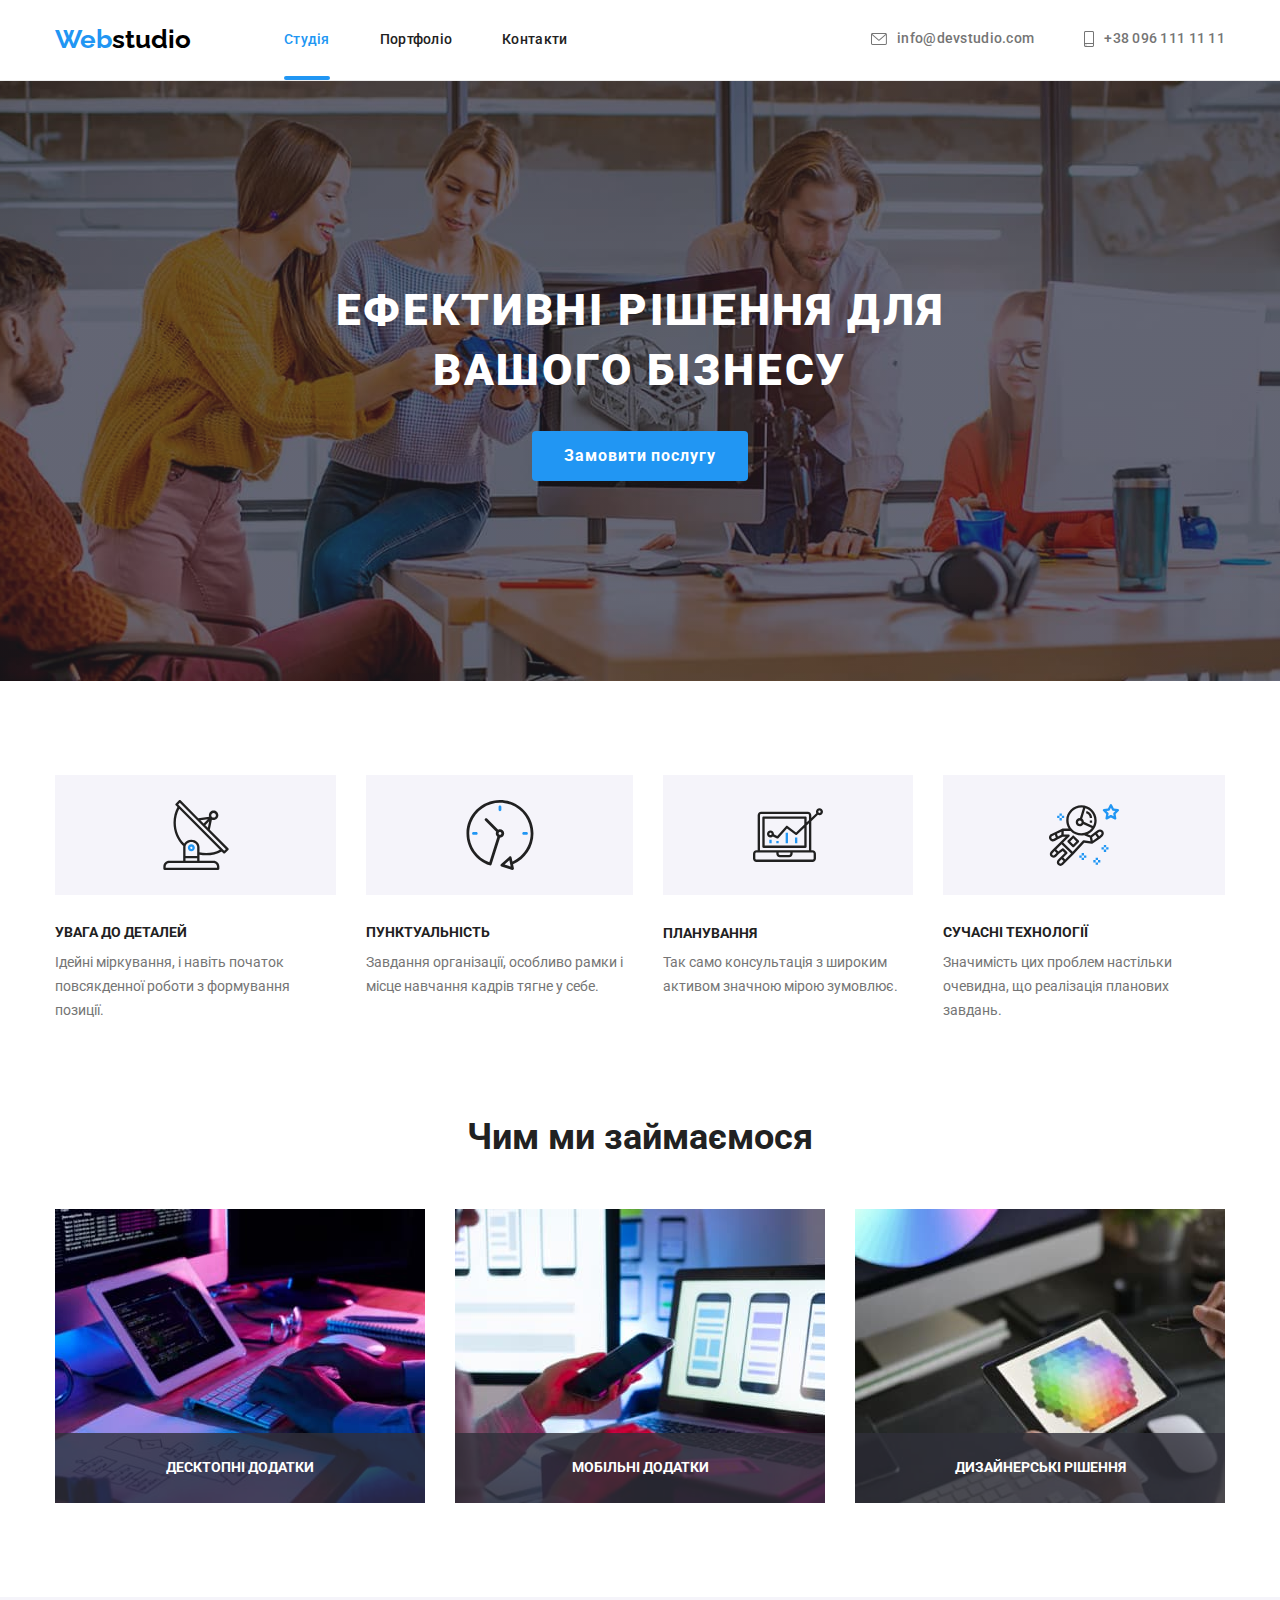
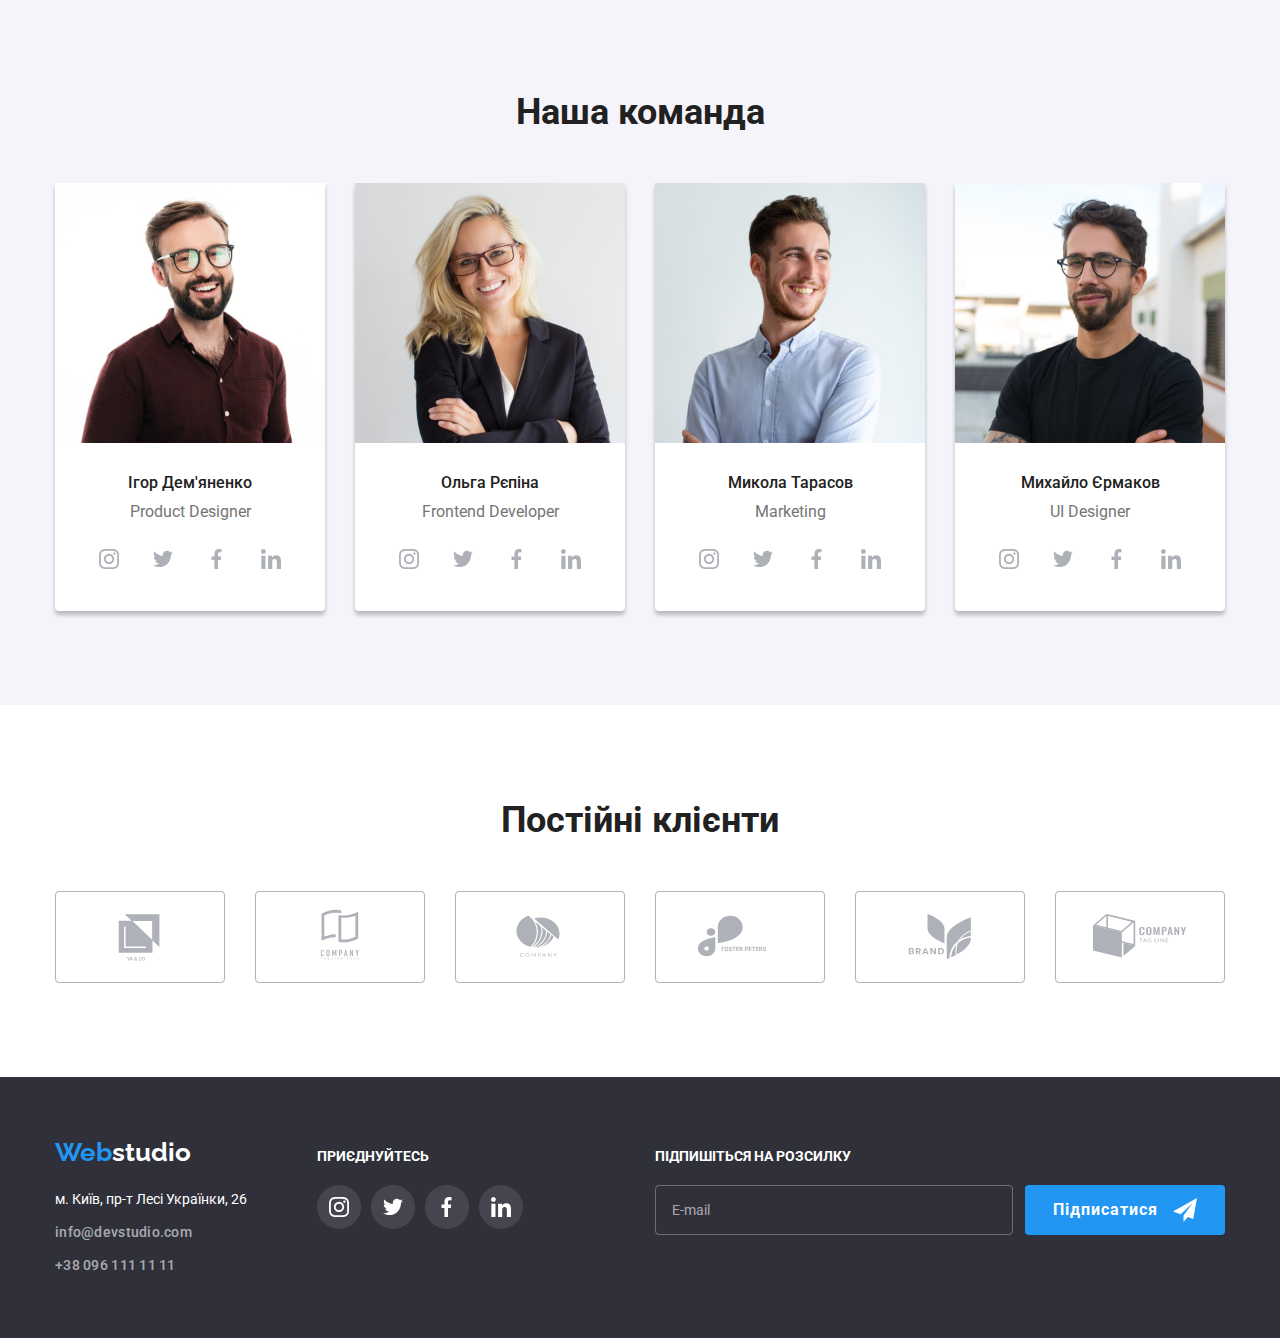
==== index.html @ e425eb53 "Adds initial file" ====
<!DOCTYPE html>
<html lang="uk">
  <head>
    <meta charset="UTF-8" />
    <meta http-equiv="X-UA-Compatible" content="IE=edge" />
    <meta name="viewport" content="width=device-width, initial-scale=1.0" />
    <title>Студія</title>
    <link
      rel="stylesheet"
      href="https://cdn.jsdelivr.net/npm/modern-normalize@1.1.0/modern-normalize.min.css"
    />
    <link rel="preconnect" href="https://fonts.googleapis.com" />
    <link rel="preconnect" href="https://fonts.gstatic.com" crossorigin />
    <link
      href="https://fonts.googleapis.com/css2?family=Raleway:wght@700&family=Roboto:wght@400;500;700;900&display=swap"
      rel="stylesheet"
    />
    <link rel="stylesheet" href="./css/styles.css" />
  </head>
  <body>
    <!--Верхня лінія-->
    <header class="top-line">
      <div class="container top-line-container">
        <!--Логотип-->
        <a class="page-logo link" href="./index.html"
          ><span class="accent">Web</span>studio</a
        >
        <!--Навігація-->
        <nav class="page-nav">
          <ul class="menu list">
            <li class="nav-item">
              <a class="menu-link link current" href="./index.html">Студія</a>
            </li>
            <li class="nav-item">
              <a class="menu-link link" href="./portfolio.html">Портфоліо</a>
            </li>
            <li class="nav-item">
              <a class="menu-link link" href="#">Контакти</a>
            </li>
          </ul>
        </nav>
        <!--Контакти-->
        <ul class="contact-menu list">
          <li class="nav-item contact-list">
            <a class="mail link-icon link" href="mailto:info@devstudio.com"
              ><svg
                lang="en"
                aria-label="mail icon"
                class="contact-icon"
                width="16"
                height="12"
              >
                <use href="./images/icons.svg#icon-mail"></use>
              </svg>
              info@devstudio.com</a
            >
          </li>
          <li class="nav-item contact-list">
            <a class="contact-number link-icon link" href="tel:+380961111111"
              ><svg
                lang="en"
                aria-label="smartphone icon"
                class="contact-icon"
                width="10"
                height="16"
              >
                <use href="./images/icons.svg#icon-smartphone"></use>
              </svg>
              +38 096 111 11 11</a
            >
          </li>
        </ul>
      </div>
    </header>
    <!--Основний контент-->
    <main>
      <!--Герой-->
      <section class="main-hero">
        <div class="container main-hero-container">
          <h1 class="main-title">Ефективні рішення для вашого бізнесу</h1>
          <button class="modal-open-btn" type="button" data-modal-open>
            Замовити послугу
          </button>
        </div>
      </section>
      <!--Особливості-->
      <section class="feature-section section">
        <div class="container feature-container">
          <h2 class="visually-hidden">Наші особливості</h2>
          <ul class="list feature-list">
            <li class="feature-item icon-antenna">
              <div class="feature-icon">
                <svg
                  aria-label="іконка-логотип"
                  class="logo-img"
                  width="70"
                  height="70"
                >
                  <use href="./images/icons.svg#icon-antenna"></use>
                </svg>
              </div>
              <h3 class="feature-title subtitle">УВАГА ДО ДЕТАЛЕЙ</h3>
              <p class="feature-text">
                Ідейні міркування, і навіть початок повсякденної роботи з
                формування позиції.
              </p>
            </li>

            <li class="feature-item icon-clock">
              <div class="feature-icon">
                <svg
                  aria-label="іконка-логотип"
                  class="logo-img"
                  width="70"
                  height="70"
                >
                  <use href="./images/icons.svg#icon-clock"></use>
                </svg>
              </div>
              <h3 class="feature-title subtitle">ПУНКТУАЛЬНІСТЬ</h3>
              <p class="feature-text">
                Завдання організації, особливо рамки і місце навчання кадрів
                тягне у себе.
              </p>
            </li>

            <li class="feature-item icon-diagram">
              <div class="feature-icon">
                <svg
                  aria-label="іконка-логотип"
                  class="logo-img"
                  width="70"
                  height="70"
                >
                  <use href="./images/icons.svg#icon-diagram"></use>
                </svg>
              </div>
              <h3 class="feature-title subtitile">ПЛАНУВАННЯ</h3>
              <p class="feature-text">
                Так само консультація з широким активом значною мірою зумовлює.
              </p>
            </li>

            <li class="feature-item icon-astronaut">
              <div class="feature-icon">
                <svg
                  aria-label="іконка-логотип"
                  class="logo-img"
                  width="70"
                  height="70"
                >
                  <use href="./images/icons.svg#icon-astronaut"></use>
                </svg>
              </div>
              <h3 class="feature-title subtitle">СУЧАСНІ ТЕХНОЛОГІЇ</h3>
              <p class="feature-text">
                Значимість цих проблем настільки очевидна, що реалізація
                планових завдань.
              </p>
            </li>
          </ul>
        </div>
      </section>
      <!--Чим ми займаємося-->
      <section class="work-section section">
        <div class="container">
          <h2 class="title-section title">Чим ми займаємося</h2>
          <ul class="list work-list">
            <li class="work-card">
              <img
                src="./images/picture_1.jpg"
                alt="кодування за допомогою планшета і комп'ютера"
                width="370"
                height="295"
              />
              <div class="overlay subtitle">
                <p class="overlay-title">Десктопні додатки</p>
              </div>
            </li>
            <li class="work-card">
              <img
                src="./images/picture_2.jpg"
                alt="розробка мобільних додатків на ноутбуці "
                width="370"
                height="295"
              />
              <div class="overlay subtitle">
                <p class="overlay-title">Мобільні додатки</p>
              </div>
            </li>
            <li class="work-card">
              <img
                src="./images/picture_3.jpg"
                alt="спектр кольорів на планшеті "
                width="370"
                height="295"
              />
              <div class="overlay subtitle">
                <p class="overlay-title">Дизайнерські рішення</p>
              </div>
            </li>
          </ul>
        </div>
      </section>
      <!--Наша команда-->
      <section class="team-section section">
        <div class="container">
          <h2 class="title-section title">Наша команда</h2>
          <ul class="list team-list">
            <li class="team-item">
              <img
                src="./images/igor_demianenko1.jpg"
                alt="фотографія Ігора Дем'яненка"
                width="270"
                height="260"
              />
              <div class="team-name">
                <h3 class="employee-title desc-card">Ігор Дем'яненко</h3>
                <p class="team-desc desc-card">Product Designer</p>
                <ul class="social-list list">
                  <li class="social-list-item">
                    <a href="" class="social-item-link link">
                      <svg
                        lang="en"
                        aria-label=" instagram icon"
                        class="social-list-icon"
                        width="20"
                        height="20"
                      >
                        <use href="./images/icons.svg#icon-instagram"></use>
                      </svg>
                    </a>
                  </li>
                  <li class="social-list-item">
                    <a href="" class="social-item-link">
                      <svg
                        lang="en"
                        aria-label=" twitter icon"
                        class="social-list-icon"
                        width="20"
                        height="20"
                      >
                        <use href="./images/icons.svg#icon-twitter"></use>
                      </svg>
                    </a>
                  </li>
                  <li class="social-list-item">
                    <a href="" class="social-item-link">
                      <svg
                        lang="en"
                        aria-label=" facebook icon"
                        class="social-list-icon"
                        width="20"
                        height="20"
                      >
                        <use href="./images/icons.svg#icon-facebook"></use>
                      </svg>
                    </a>
                  </li>
                  <li class="social-list-item">
                    <a href="" class="social-item-link">
                      <svg
                        lang="en"
                        aria-label="linkedin icon"
                        class="social-list-icon"
                        width="20"
                        height="20"
                      >
                        <use href="./images/icons.svg#icon-linkedin"></use>
                      </svg>
                    </a>
                  </li>
                </ul>
              </div>
            </li>
            <li class="team-item">
              <img
                src="./images/olga_repina1.jpg"
                alt="фотографія Ольги Рєпіни"
                width="270"
                height="260"
              />
              <div class="team-name">
                <h3 class="employee-title desc-card">Ольга Рєпіна</h3>
                <p class="team-desc desc-card">Frontend Developer</p>
                <ul class="social-list list">
                  <li>
                    <a href="" class="social-item-link link">
                      <svg
                        lang="en"
                        aria-label=" instagram icon"
                        class="social-list-icon"
                        width="20"
                        height="20"
                      >
                        <use href="./images/icons.svg#icon-instagram"></use>
                      </svg>
                    </a>
                  </li>
                  <li>
                    <a href="" class="social-item-link">
                      <svg
                        lang="en"
                        aria-label=" twitter icon"
                        class="social-list-icon"
                        width="20"
                        height="20"
                      >
                        <use href="./images/icons.svg#icon-twitter"></use>
                      </svg>
                    </a>
                  </li>
                  <li>
                    <a href="" class="social-item-link">
                      <svg
                        lang="en"
                        aria-label=" facebook icon"
                        class="social-list-icon"
                        width="20"
                        height="20"
                      >
                        <use href="./images/icons.svg#icon-facebook"></use>
                      </svg>
                    </a>
                  </li>
                  <li>
                    <a href="" class="social-item-link">
                      <svg
                        lang="en"
                        aria-label="linkedin icon"
                        class="social-list-icon"
                        width="20"
                        height="20"
                      >
                        <use href="./images/icons.svg#icon-linkedin"></use>
                      </svg>
                    </a>
                  </li>
                </ul>
              </div>
            </li>

            <li class="team-item">
              <img
                src="./images/mykola_tarasov1.jpg"
                alt="фотографія Миколи Тарасова"
                width="270"
                height="260"
              />
              <div class="team-name">
                <h3 class="employee-title desc-card">Микола Тарасов</h3>
                <p class="team-desc desc-card">Marketing</p>
                <ul class="social-list list">
                  <li>
                    <a href="" class="social-item-link link">
                      <svg
                        lang="en"
                        aria-label=" instagram icon"
                        class="social-list-icon"
                        width="20"
                        height="20"
                      >
                        <use href="./images/icons.svg#icon-instagram"></use>
                      </svg>
                    </a>
                  </li>
                  <li>
                    <a href="" class="social-item-link">
                      <svg
                        lang="en"
                        aria-label=" twitter icon"
                        class="social-list-icon"
                        width="20"
                        height="20"
                      >
                        <use href="./images/icons.svg#icon-twitter"></use>
                      </svg>
                    </a>
                  </li>
                  <li>
                    <a href="" class="social-item-link">
                      <svg
                        lang="en"
                        aria-label=" facebook icon"
                        class="social-list-icon"
                        width="20"
                        height="20"
                      >
                        <use href="./images/icons.svg#icon-facebook"></use>
                      </svg>
                    </a>
                  </li>
                  <li>
                    <a href="" class="social-item-link">
                      <svg
                        lang="en"
                        aria-label="linkedin icon"
                        class="social-list-icon"
                        width="20"
                        height="20"
                      >
                        <use href="./images/icons.svg#icon-linkedin"></use>
                      </svg>
                    </a>
                  </li>
                </ul>
              </div>
            </li>
            <li class="team-item">
              <img
                src="./images/mykhailo_yermakov1.jpg"
                alt="фотографія Михайла Єрмакова"
                width="270"
                height="260"
              />
              <div class="team-name">
                <h3 class="employee-title desc-card">Михайло Єрмаков</h3>
                <p class="team-desc desc-card">UI Designer</p>
                <ul class="social-list list">
                  <li>
                    <a href="" class="social-item-link link">
                      <svg
                        lang="en"
                        aria-label=" instagram icon"
                        class="social-list-icon"
                        width="20"
                        height="20"
                      >
                        <use href="./images/icons.svg#icon-instagram"></use>
                      </svg>
                    </a>
                  </li>
                  <li>
                    <a href="" class="social-item-link">
                      <svg
                        lang="en"
                        aria-label=" twitter icon"
                        class="social-list-icon"
                        width="20"
                        height="20"
                      >
                        <use href="./images/icons.svg#icon-twitter"></use>
                      </svg>
                    </a>
                  </li>
                  <li>
                    <a href="" class="social-item-link">
                      <svg
                        lang="en"
                        aria-label=" facebook icon"
                        class="social-list-icon"
                        width="20"
                        height="20"
                      >
                        <use href="./images/icons.svg#icon-facebook"></use>
                      </svg>
                    </a>
                  </li>
                  <li>
                    <a href="" class="social-item-link">
                      <svg
                        lang="en"
                        aria-label="linkedin icon"
                        class="social-list-icon"
                        width="20"
                        height="20"
                      >
                        <use href="./images/icons.svg#icon-linkedin"></use>
                      </svg>
                    </a>
                  </li>
                </ul>
              </div>
            </li>
          </ul>
        </div>
      </section>
      <!--Постійні клієнти-->
      <section class="section">
        <div class="container">
          <h2 class="title-section title">Постійні клієнти</h2>
          <ul class="list customer-list">
            <li class="customer-item-list">
              <a href="#" class="link customer-item-link">
                <svg
                  aria-label="логотип компанії"
                  width="106"
                  height="60"
                  class="customer-list-icon"
                >
                  <use href="./images/icons.svg#icon-yago"></use>
                </svg>
              </a>
            </li>
            <li class="customer-item-list">
              <a href="#" class="link customer-item-link">
                <svg
                  aria-label="логотип компанії"
                  width="106"
                  height="60"
                  class="customer-list-icon"
                >
                  <use
                    href="./images/icons.svg#icon-company-tagline-here"
                  ></use>
                </svg>
              </a>
            </li>
            <li class="customer-item-list">
              <a href="#" class="link customer-item-link">
                <svg
                  aria-label="логотип компанії"
                  width="106"
                  height="60"
                  class="customer-list-icon"
                >
                  <use href="./images/icons.svg#icon-company"></use>
                </svg>
              </a>
            </li>
            <li class="customer-item-list">
              <a href="#" class="link customer-item-link">
                <svg
                  aria-label="логотип компанії"
                  width="106"
                  height="60"
                  class="customer-list-icon"
                >
                  <use href="./images/icons.svg#icon-foster-peters"></use>
                </svg>
              </a>
            </li>
            <li class="customer-item-list">
              <a href="#" class="link customer-item-link">
                <svg
                  aria-label="логотип компанії"
                  width="106"
                  height="60"
                  class="customer-list-icon"
                >
                  <use href="./images/icons.svg#icon-brand"></use>
                </svg>
              </a>
            </li>
            <li class="customer-item-list">
              <a href="#" class="link customer-item-link">
                <svg
                  aria-label="логотип компанії"
                  width="106"
                  height="60"
                  class="customer-list-icon"
                >
                  <use href="./images/icons.svg#icon-company-tag-line"></use>
                </svg>
              </a>
            </li>
          </ul>
        </div>
      </section>
    </main>
    <!--Підвал-->
    <footer class="footer-page">
      <div class="container footer-page-container">
        <!--Перший блок-->
        <div class="footer-address-container">
          <!--Логотип-->
          <a class="logo-footer link" href="./index.html"
            ><span class="accent">Web</span>studio</a
          >
          <!--Адреса і контакти-->
          <address>
            <ul class="list address-list">
              <li class="address-item">
                <a
                  class="link map-address"
                  href="https://goo.gl/maps/CPtrU1FHBa2aNyZL9"
                  target="_blank"
                  rel="noopener noreferrer nofollow"
                  >м. Київ, пр-т Лесі Українки, 26</a
                >
              </li>
              <li class="address-item">
                <a class="mail footer link" href="mailto:info@devstudio.com"
                  >info@devstudio.com</a
                >
              </li>
              <li class="address-item">
                <a class="contact-number footer link" href="tel:+380961111111"
                  >+38 096 111 11 11</a
                >
              </li>
            </ul>
          </address>
        </div>
        <!--Другий блок-->
        <div class="footer-social-container">
          <p class="title-footer subtitle">Приєднуйтесь</p>
          <ul class="list footer-social-list">
            <li>
              <a href="#" class="link footer-social-link"
                ><svg
                  lang="en"
                  aria-label="instagram icon"
                  class="footer-social-icon"
                  width="20"
                  height="20"
                >
                  <use href="./images/icons.svg#icon-instagram"></use>
                </svg>
              </a>
            </li>
            <li>
              <a href="#" class="link footer-social-link"
                ><svg
                  lang="en"
                  aria-label="twitter icon"
                  class="footer-social-icon"
                  width="20"
                  height="20"
                >
                  <use href="./images/icons.svg#icon-twitter"></use>
                </svg>
              </a>
            </li>
            <li>
              <a href="#" class="link footer-social-link"
                ><svg
                  lang="en"
                  aria-label="facebook icon"
                  class="footer-social-icon"
                  width="20"
                  height="20"
                >
                  <use href="./images/icons.svg#icon-facebook"></use>
                </svg>
              </a>
            </li>
            <li>
              <a href="#" class="link footer-social-link"
                ><svg
                  lang="en"
                  aria-label="linkedin icon"
                  class="footer-social-icon"
                  width="20"
                  height="20"
                >
                  <use href="./images/icons.svg#icon-linkedin"></use>
                </svg>
              </a>
            </li>
          </ul>
        </div>
        <!--Третій блок-->
        <div class="footer-signup-container">
          <p class="title-footer subtitle">Підпишіться на розсилку</p>
          
            <form class="footer-modal-form">
              <input
                class="mail-input"
                type="email"
                name="email"
                placeholder="E-mail"
                required
              />
              <button type="submit" class="footer-signup-btn">
                <span btn-signup-title>Підписатися</span>
                <svg class="icon-close" width="24" height="24">
                  <use href="./images/icons.svg#icon-send"></use>
                </svg>
              </button>
          
          </form>
        </div>
      </div>
    </footer>
    <!--Модальне вікно-->
    <div class="backdrop is is-hidden" data-modal>
      <div class="modal">
        <button type="button" class="modal-close-btn" data-modal-close>
          <svg class="modal-close-icon" width="18" height="18">
            <use href="./images/icons.svg#icon-close"></use>
          </svg>
        </button>
        <!--Модальна форма-->
        <p class="modal-form-title">Залиште свої дані, ми вам передзвонимо</p>
        <form class="modal-form">
          <label class="modal-form-field">
            <span class="modal-form-field-desc">Ім'я</span>
            <span class="modal-form-input-wrapper">
              <input
              type="text"
              class="modal-form-input"
              pattern="[a-zA-Zа-яА-яіІїЇ]+"
              name="user_name"
              required
            />
            <svg class="modal-form-icon" >
              <use href="./images/icons.svg#icon-person"></use>
            </svg>

          </span>
            
          </label>
          <label class="modal-form-field">
            <span class="modal-form-field-desc">Телефон</span>
            <span class="modal-form-input-wrapper">
              <input
              type="tel"
              class="modal-form-input"
              pattern="[0-9]{3}-[0-9]{3}-[0-9]{2}-[0-9]{2}"
              title="xxx-xxx-xx-xx"
              name="user_phone"
              required
            />
            <svg class="modal-form-icon" >
              <use href="./images/icons.svg#icon-phone"></use>
            </svg>
          </span>
           

          </label>
          <label class="modal-form-field">
            <span class="modal-form-field-desc">Пошта</span>
            <span class="modal-form-input-wrapper">
              <input
              type="email"
              class="modal-form-input"
              name="user_email"
              required
            />
            <svg class="modal-form-icon" >
              <use href="./images/icons.svg#icon-email"></use>
            </svg>
          </span>
            

          </label>
          <label class="modal-form-field">
            <span  class="modal-form-field-desc">Коментар</span>
            <textarea
              class="modal-form-message"
              name="user_message"
              placeholder="Введіть текст"
            ></textarea>
          </label>

          <label class="modal-form-check-field">
            <input
              type="checkbox"
              class="modal-form-check"
              name="user_policy"
              required
            />
            <svg class="modal-form-checkbox" width="16" height="15">
              <use class="modal-form-checkbox-icon" href="./images/icons.svg#icon-check"></use>
            </svg>
            <span class="modal-form-check-policy">Погоджуюся з розсилкою та приймаю</span> &nbsp<a class="modal-link-policy" href="">Умови договору</a>
          </label>
          <button type="submit" class="modal-form-submit">Відправити</button>
        </form>
      </div>
    </div>
    <script src="./js/modal.js"></script>
  </body>
</html>
---- css/styles.css ----
:root {
  --primary-font: "Roboto", sans-serif;
  --secondary-font: "Raleway", sans-serif;
  --primary-text--color-theme-light: #212121;
  --secondary-text-color-theme-light: #757575;
  --main-text-color-theme-dark: #ffffff;
  --accent-color: rgb(33, 150, 243);
  --primary-background-color: #ffffff;
  --secondary-background-color: #f5f4fa;
  --accent-background-color: #2f303a;
  --light-logo-color: #ffffff;
  --dark-logo-color: #000000;
  --transition-dur-and-func: 250ms cubic-bezier(0.4, 0, 0.2, 1);
}
/* ============Скидання функцій по дефолту===========  */

.link {
  text-decoration: none;
}

.list {
  list-style: none;
}
.visually-hidden {
  position: absolute;
  white-space: nowrap;
  width: 1px;
  height: 1px;
  overflow: hidden;
  border: 0;
  padding: 0;
  clip: rect(0 0 0 0);
  clip-path: inset(50%);
  margin: -1px;
}
.menu-link {
  color: inherit;
}
.feature-title,
.title-footer {
  font-size: inherit;
}
img {
  display: block;
  max-width: 100%;
  height: auto;
}

button {
  cursor: pointer;
}

body {
  font-family: var(--primary-font);
  font-style: normal;
  font-size: 14px;
  letter-spacing: 0.03;
  background-color: var(--primary-background-color);
  color: var(--primary-text--color-theme-light);
}
h1,
h2,
h3,
p {
  margin-top: 0;
  margin-bottom: 0;
}
ul,
ol {
  margin-top: 0;
  margin-bottom: 0;
  padding-left: 0;
}

.section {
  padding-top: 94px;
  padding-bottom: 94px;
}
.container {
  width: 1200px;
  margin-left: auto;
  margin-right: auto;
  padding-left: 15px;
  padding-right: 15px;
}
.title-section {
  font-weight: 700;
  font-size: 36px;
  line-height: 1.17;
  margin-bottom: 50px;
}
.title {
  display: flex;
  justify-content: center;
}
.subtitle {
  font-weight: 700;
  line-height: 1.14;
  text-transform: uppercase;
}
/* ======================ВЕРХНЯ ЛІНІЯ=================== */
.top-line {
  border-bottom: 1px solid #ececec;
  padding-top: 24px;
  padding-bottom: 25px;
}
.top-line-container {
  display: flex;
  align-items: center;
}
/* ====================Логотип========================= */
.page-logo {
  font-family: var(--secondary-font);
  font-weight: 700;
  font-size: 26px;
  line-height: 1.19;
  color: var(--dark-logo-color);
  margin-right: 93px;
}
.accent {
  color: var(--accent-color);
}

/* ====================/Логотип========================= */

/* =======================Навігація====================== */

.page-nav {
  display: flex;
}
.menu {
  column-gap: 50px;
}

.menu,
.contact-menu {
  display: flex;
}

/* =======================/Навігація====================== */

/* =================Посилання===================== */
.menu-link {
  font-weight: 500;
  line-height: 1.14;
  letter-spacing: 0.02em;
  position: relative;
  padding-bottom: 32px;
  transition: color var(--transition-dur-and-func);
}
.menu-link:hover,
.menu-link:focus {
  color: var(--accent-color);
}

.menu-link.current::after {
  content: "";
  position: absolute;
  left: 0;
  bottom: 0;

  display: block;
  width: 100%;
  height: 4px;
  margin-bottom: -1px;
  border-radius: 2px;
  background-color: var(--accent-color);
}

.contact-menu {
  margin-left: auto;
}

.menu .link.current {
  color: var(--accent-color);
}
/* =================/Посилання===================== */

/* =================Контакти================== */
.mail {
  font-weight: 500;
  line-height: 1.14;
  letter-spacing: 0.02em;
  color: var(--secondary-text-color-theme-light);
  margin-right: 50px;
  transition: color var(--transition-dur-and-func);
}

.contact-number {
  font-weight: 500;
  line-height: 1.14;
  letter-spacing: 0.02em;
  color: var(--secondary-text-color-theme-light);
  transition: color var(--transition-dur-and-func);
}

.mail:hover,
.mail:focus {
  color: var(--accent-color);
}
.contact-list {
  display: flex;
  align-items: center;
}
.link-icon {
  display: flex;
  align-items: center;
  padding-top: 1px;
  padding-bottom: 1px;
}
.contact-icon {
  fill: currentColor;
  margin-right: 10px;
}

.link-icon:hover .contact-icon,
.link-icon:focus .contact-icon {
  fill: var(--accent-color);
}
.contact-number:hover,
.contact-number:focus {
  color: var(--accent-color);
}
/* =================/Контакти================== */

/* ======================/ВЕРХНЯ ЛІНІЯ=================== */

/* =====================ОСНОВНИЙ КОНТЕНТ======================== */

/*=================== Герой===================== */
.main-hero-container {
  text-align: center;
}

.main-hero {
  padding-top: 200px;
  padding-bottom: 200px;
  max-width: 1600px;
  margin-left: auto;
  margin-right: auto;
  background-color: #c4c4c4;
  background-image: linear-gradient(
      rgba(47, 48, 58, 0.4),
      rgba(47, 48, 58, 0.4)
    ),
    url("../images/hero-img.jpg");
  background-repeat: no-repeat;
  background-size: cover;
  background-position: center;
}
.main-title {
  font-weight: 900;
  font-size: 44px;
  line-height: 1.36;
  letter-spacing: 0.06em;
  text-transform: uppercase;
  color: var(--main-text-color-theme-dark);

  width: 696px;

  margin-left: auto;
  margin-right: auto;
  margin-bottom: 30px;
}
/*=================== /Герой===================== */

/* ================Кнопки===================== */

.modal-open-btn {
  display: inline-block;
  font-weight: 700;
  font-size: 16px;
  line-height: 1.88;
  letter-spacing: 0.06em;
  color: var(--main-text-color-theme-dark);
  background-color: var(--accent-color);

  padding-top: 10px;
  padding-right: 32px;
  padding-bottom: 10px;
  padding-left: 32px;
  border: transparent;
  border-radius: 4px;
  margin-left: auto;
  margin-right: auto;
  transition: background-color var(--transition-dur-and-func),
    box-shadov var(--transition-dur-and-func);
}

.modal-open-btn:hover,
.modal-open-btn:focus {
  background-color: #188ce8;
  box-shadow: 0px 4px 4px rgba(0, 0, 0, 0.15);
}
.nav-filter-btn {
  font-weight: 500;
  font-size: 16px;
  line-height: 1.62;
  border-radius: 4px;
  border: transparent;
  padding-top: 6px;
  padding-right: 22px;
  padding-bottom: 6px;
  padding-left: 22px;
  transition: color var(--transition-dur-and-func),
    background-color var(--transition-dur-and-func),
    box-shadow var(--transition-dur-and-func);
}
.nav-filter-btn:hover,
.nav-filter-btn:focus {
  color: var(--main-text-color-theme-dark);
  background-color: var(--accent-color);
  box-shadow: 0px 3px 1px rgba(0, 0, 0, 0.1), 0px 1px 2px rgba(0, 0, 0, 0.08),
    0px 2px 2px rgba(0, 0, 0, 0.12);
}
/* ==========================/Кнопки===================== */

/*======================== Особливості====================*/

.feature-container {
  display: flex;
}
.feature-list {
  display: flex;
  gap: 30px;
  padding: 0;
}
.feature-item {
  flex-basis: calc((100%-90) / 4);
}
.feature-icon {
  display: flex;
  justify-content: center;
  align-items: center;
  height: 120px;
  margin-bottom: 30px;
  background-color: var(--secondary-background-color);
}

.feature-title {
  margin-bottom: 10px;
}

.feature-text {
  line-height: 1.71;
  color: var(--secondary-text-color-theme-light);
}
/*======================== /Особливості====================*/

/* ==========Чим ми займаємось======== */

.work-section {
  padding-top: 0;
}
.work-list {
  display: flex;
  flex-wrap: wrap;
  column-gap: 30px;
}
.work-card {
  position: relative;
}
.overlay {
  position: absolute;
  left: 0;
  bottom: 0;
  color: #ffffff;
  width: 100%;
  height: 70px;
  background-color: rgba(47, 48, 58, 0.8);
}
.overlay-title {
  position: absolute;
  left: 50%;
  top: 50%;
  transform: translate(-50%, -50%);
}
/* ===============/Чим ми займаємось======== */

/*============= Наша команда============ */
.team-section {
  background-color: var(--secondary-background-color);
}
.team-list {
  display: flex;
  gap: 30px;
}

.team-item {
  flex-basis: calc((100% - 90px) / 4);
  background-color: var(--primary-background-color);
  border-radius: 0px 0px 4px 4px;
  box-shadow: 0px 4px 4px 0px rgba(0, 0, 0, 0.25);
}
.team-name {
  padding-top: 30px;
  padding-bottom: 30px;
}

.employee-title {
  font-weight: 500;
  font-size: 16px;
  line-height: 1.19;
  margin-bottom: 10px;
}
.team-desc {
  font-size: 16px;
  line-height: 1.19;
  color: var(--secondary-text-color-theme-light);
  margin-bottom: 16px;
}
.desc-card {
  text-align: center;
}
/* Посилання на соц мережі */
.social-list {
  display: flex;
  justify-content: center;
  column-gap: 10px;
}
.social-item-link {
  display: flex;
  align-items: center;
  justify-content: center;
  width: 44px;
  height: 44px;
  border-radius: 50%;
  transition: background-color var(--transition-dur-and-func);
}
.social-list-icon {
  fill: #afb1b8;
  transition: fill var(--transition-dur-and-func);
}
.social-item-link:hover,
.social-item-link:focus {
  background-color: var(--accent-color);
}
.social-item-link:hover .social-list-icon,
.social-item-link:focus .social-list-icon {
  fill: #ffffff;
}
/*====================== /Наша команда=============== */

/* =================Постійні клієнти================= */
.customer-list {
  display: flex;
  justify-content: center;
  column-gap: 30px;
}

.customer-item-link {
  display: flex;
  align-items: center;
  justify-content: center;
  width: 170px;
  height: 92px;
  border: 1px solid #afb1b8;
  border-radius: 4px;
  transition: border var(--transition-dur-and-func);
}
.customer-list-icon {
  fill: #afb1b8;
  transition: fill var(--transition-dur-and-func);
}
.customer-item-link:hover,
.customer-item-link:focus {
  border: 1px solid var(--accent-color);
}
.customer-item-link:hover .customer-list-icon,
.customer-item-link:focus .customer-list-icon {
  fill: var(--accent-color);
}
/* =================/Постійні клієнти================= */

/* =====================/ОСНОВНИЙ КОНТЕНТ======================== */

/* =====================ПІДВАЛ======================= */
.footer-page {
  padding-top: 60px;
  padding-bottom: 60px;
  background-color: var(--accent-background-color);
}
.footer-page-container {
  display: flex;
  justify-content: space-between;
  align-items: baseline;
}
/* ===============Перший блок==================== */

/*================ Логотип футера================= */
.footer-address-container {
  display: flex;
  flex-direction: column;
  margin-right: 70px;
}

.logo-footer {
  font-family: var(--secondary-font);
  font-weight: 700;
  font-size: 26px;
  line-height: 1.19;
  color: var(--light-logo-color);
  margin-bottom: 20px;
}
/*================/ Логотип футера================= */

/* ===============Адреса====================== */

.address-item:not(:last-child) {
  margin-bottom: 9px;
}
.map-address {
  font-style: normal;
  line-height: 1.71;
  color: var(--main-text-color-theme-dark);
}
/* ===============/Адреса====================== */

/* ===============Стилізація посилань==================== */
.footer {
  font-style: normal;
  line-height: 1.71;
  color: rgba(255, 255, 255, 0.6);
}
/* ===============/Стилізація посилань==================== */
/* ========================/Перший блок====================== */

/* ===================Другий блок========================= */
.footer-social-container {
  width: 206px;
}
.title-footer {
  margin-bottom: 20px;
  color: #ffffff;
}
.footer-social-list {
  display: flex;
  justify-content: center;
  column-gap: 10px;
}
.footer-social-link {
  display: flex;
  justify-content: center;
  align-items: center;
  width: 44px;
  height: 44px;
  border-radius: 50%;
  background-color: rgba(255, 255, 255, 0.1);
  transition: background-color var(--transition-dur-and-func);
}

.footer-social-icon {
  fill: #ffffff;
}
.footer-social-link:hover,
.footer-social-link:focus {
  background-color: var(--accent-color);
}
/* =====================/Другий блок============================== */

/*========================= Третій блок=================== */
.footer-signup-container{
  
  width: 570px;
  margin-left: auto;
  
}
.mail-input{
  width: 358px;
  height: 50px;
  border: 1px solid rgba(255, 255, 255, 0.3);
  border-radius: 4px;
  padding: 15px 16px;
  color: var(--main-text-color-theme-dark);
  background-color: transparent;
}

.mail-input::placeholder{
  color:rgba(255, 255, 255, 0.6);
}

.footer-signup-btn{
  display: flex;
  justify-content: space-between;
  align-items: center;
  width:200px;
  font-weight: 700;
  font-size: 16px;
  line-height: 1.88;
  letter-spacing: 0.06em;
  color: var(--main-text-color-theme-dark);
  background-color: var(--accent-color);
  padding: 10px 28px;
  
  border: transparent;
  border-radius: 4px;
  margin-left: 12px;
  
  transition: background-color var(--transition-dur-and-func),
    box-shadov var(--transition-dur-and-func);
  
}
.footer-modal-form{
  display:flex;
}

/*=========================/ Третій блок=================== */

/* =====================/ПІДВАЛ======================= */

/* ======================ПОРТФОЛІО ПРОЄКТ================== */

/* =================Навігаційні кнопки============== */
.nav-btn-container{
  display: flex;
  justify-content: center;
  gap: 8px;
  margin-bottom: 50px;
}
/* =================/Навігаційні кнопки============== */

/* =============Список проєктів==============  */
.project-title {
  font-weight: 700;
  font-size: 18px;
  line-height: 2;
  letter-spacing: 0.06em;
  margin-bottom: 4px;
  color: var(--primary-text--color-theme-light);
}
.project-desc {
  font-size: 16px;
  line-height: 1.88;
  color: var(--secondary-text-color-theme-light);
}
.project-list-container {
  display: flex;
  flex-wrap: wrap;
  gap: 30px;
}
.project-list {
  flex-basis: calc((100% - 60px) / 3);
}
.project-item-link {
  display: block;
  transition: box-shadow var(--transition-dur-and-func);
}
.project-item-link:hover,
.project-item-link:focus {
  box-shadow: 1px 4px 6px 0px rgba(0, 0, 0, 0.16),
    0px 4px 4px 0px rgba(0, 0, 0, 0.06), 0px 1px 1px 0px rgba(0, 0, 0, 0.12);
}
.project-card {
  border-top: 0;
  border-right: 1px solid #eeeeee;
  border-bottom: 1px solid #eeeeee;
  border-left: 1px solid #eeeeee;
  padding-top: 20px;
  padding-right: 24px;
  padding-bottom: 20px;
  padding-left: 24px;
}
.project-img-wrapper {
  position: relative;
  overflow: hidden;
}
.overlay-text {
  position: absolute;
  top: 0;
  left: 0;
  width: 100%;
  height: 100%;
  padding-top: 63px;
  padding-right: 24px;
  padding-bottom: 63px;
  padding-left: 24px;
  font-size: 18px;
  line-height: 1.56;
  color: var(--main-text-color-theme-dark);
  background-color: rgba(33, 150, 243, 0.9);
  transform: translateY(100%);
  transition: transform var(--transition-dur-and-func);
}
.project-item-link:hover .overlay-text,
.project-item-link:focus .overlay-text {
  transform: translateY(0);
}

/* ======================/Список проєктів==============  */
/* ======================/ПОРТФОЛІО ПРОЄКТ================== */

/* ======================МОДАЛЬНЕ ВІКНО==================== */
.backdrop{
  position: fixed;
  top: 0;
  left: 0;
  width: 100%;
  height: 100%;
  z-index: 100;
  background-color: rgba(0, 0, 0, 0.2);
  opacity: 1;
  transition: opacity 1000ms ease, visibility 1000ms ease ;
}
.backdrop.is-hidden .modal{
  transform: translate(-50%, -50%) scale(0.5);

}
.backdrop.is-hidden{
  visibility: hidden;
  opacity: 0;
  pointer-events: none;

}
.modal{
  position: absolute;
  top: 50%;
  left: 50%;
  transform: translate(-50%, -50%) scale(1);
  width: 528px;
  height: 581px;
  padding: 40px;
  background-color: #ffffff;
  transform: translate(-50%, -50%) scale(1);
  transition: transform 1500ms ease;
}

.modal-close-btn {
  position: absolute;
  top: 8px;
  right: 8px;
  display: flex;
  align-items: center;
  justify-content: center;
  width: 30px;
  height: 30px;
  border-radius: 50%;
  background-color: transparent;
  border: 1px solid rgba(0, 0, 0, 0.1);
  padding: 0;
}
.modal-close-icon{
  transition: fill var(--transition-dur-and-func);
}

.modal-close-icon:hover,
.modal-close-icon:focus{
  fill: var(--accent-color);

}
/* ======================/МОДАЛЬНЕ ВІКНО==================== */
/* ======================МОДАЛЬНА ФОРМА==================== */
.modal-form{
  display: flex;
  flex-direction: column;
}
.modal-form-title{
  font-size: 20px;
  font-weight: 700;
  text-align: center;
  color: #212121;
  margin-bottom: 12px;
}

.modal-form-input{

  width: 100%;
  height: 40px;
  border-radius: 4px;
  border:1px solid rgba(33, 33, 33, 0.2);
  padding-left: 42px;
  transition: border-color var(--transition-dur-and-func);
}
.modal-form-input:focus{
  border-color: var(--accent-color);
  outline: none;
}
.modal-form-field{
  margin-bottom: 20px;
}
.modal-form-field-desc{
  display: block;
  font-size: 12px;
  color:rgba(117, 117, 117, 1);
  margin-bottom: 4px;
}
.modal-form-input-wrapper{
  position: relative;
  display: block;
}
.modal-form-icon{
  position: absolute;
  top: 50%;
  left: 12px;
  transform: translateY(-50%);
  display: block;
  width: 18px;
  height: 18px;
  transition: fill var(--transition-dur-and-func);
}
.modal-form-input:focus+ .modal-form-icon{
  fill:var(--accent-color)
}
/* ===============Textarea================== */
.modal-form-message{
  width: 100%;
  height: 120px;
  border-radius: 4px;
  border:1px solid rgba(33, 33, 33, 0.2);
  padding: 12px 16px;
  resize: none;
  transition: border-color var(--transition-dur-and-func);
 
}
.modal-form-message::placeholder{
  color:rgba(117, 117, 117, 0.5);
}
.modal-form-message:focus{
  outline: none;
  border-color: var(--accent-color);
}
/* ===============/Textarea================== */
/* ===============Чекбокс================== */
.modal-form-check-field{
  display: flex;
  justify-content: center;
  align-items: center;
  margin-bottom: 30px;
}
.modal-form-checkbox{
  display: flex;
  width: 16px;
  height: 15px;
  border: 2px solid #212121;
  border-radius: 3px;
  cursor: pointer;
  margin-right: 7px;
}

.modal-form-checkbox-icon{
  display: none;
  
}
.modal-form-check{
  position: absolute;
  appearance: none;
}
.modal-form-check:checked+ .modal-form-checkbox{
  border: transparent;
  background-color: var(--accent-color);
}
.modal-form-check:checked+ .modal-form-checkbox .modal-form-checkbox-icon{
  display: block;
  
}
.modal-form-check:focus + .modal-form-checkbox{
  box-shadow: 0 0 0 2px rgba(33, 150, 243, 0.5);
}

.modal-form-check-policy{
  font-size: 14px;
  color:rgba(117, 117, 117, 1);
}
/* ===============/Чекбокс================== */
/* ===============Кнопка відправлення================== */
.modal-form-submit{
  display: inline-block;
  font-weight: 700;
  font-size: 16px;
  line-height: 1.88;
  letter-spacing: 0.06em;
  color: var(--main-text-color-theme-dark);
  background-color: var(--accent-color);

  padding-top: 10px;
  padding-right: 32px;
  padding-bottom: 10px;
  padding-left: 32px;
  border: transparent;
  border-radius: 4px;
  margin-left: auto;
  margin-right: auto;
  transition: background-color var(--transition-dur-and-func),
    box-shadov var(--transition-dur-and-func);
}

.modal-form-submit:hover,
.modal-form-submit:focus {
  background-color: #188ce8;
  box-shadow: 0px 4px 4px rgba(0, 0, 0, 0.15);
}
.modal-link-policy{
  color: var(--accent-color)
}

/* ===============/Кнопка відправлення================== */
/* ======================/МОДАЛЬНА ФОРМА==================== */
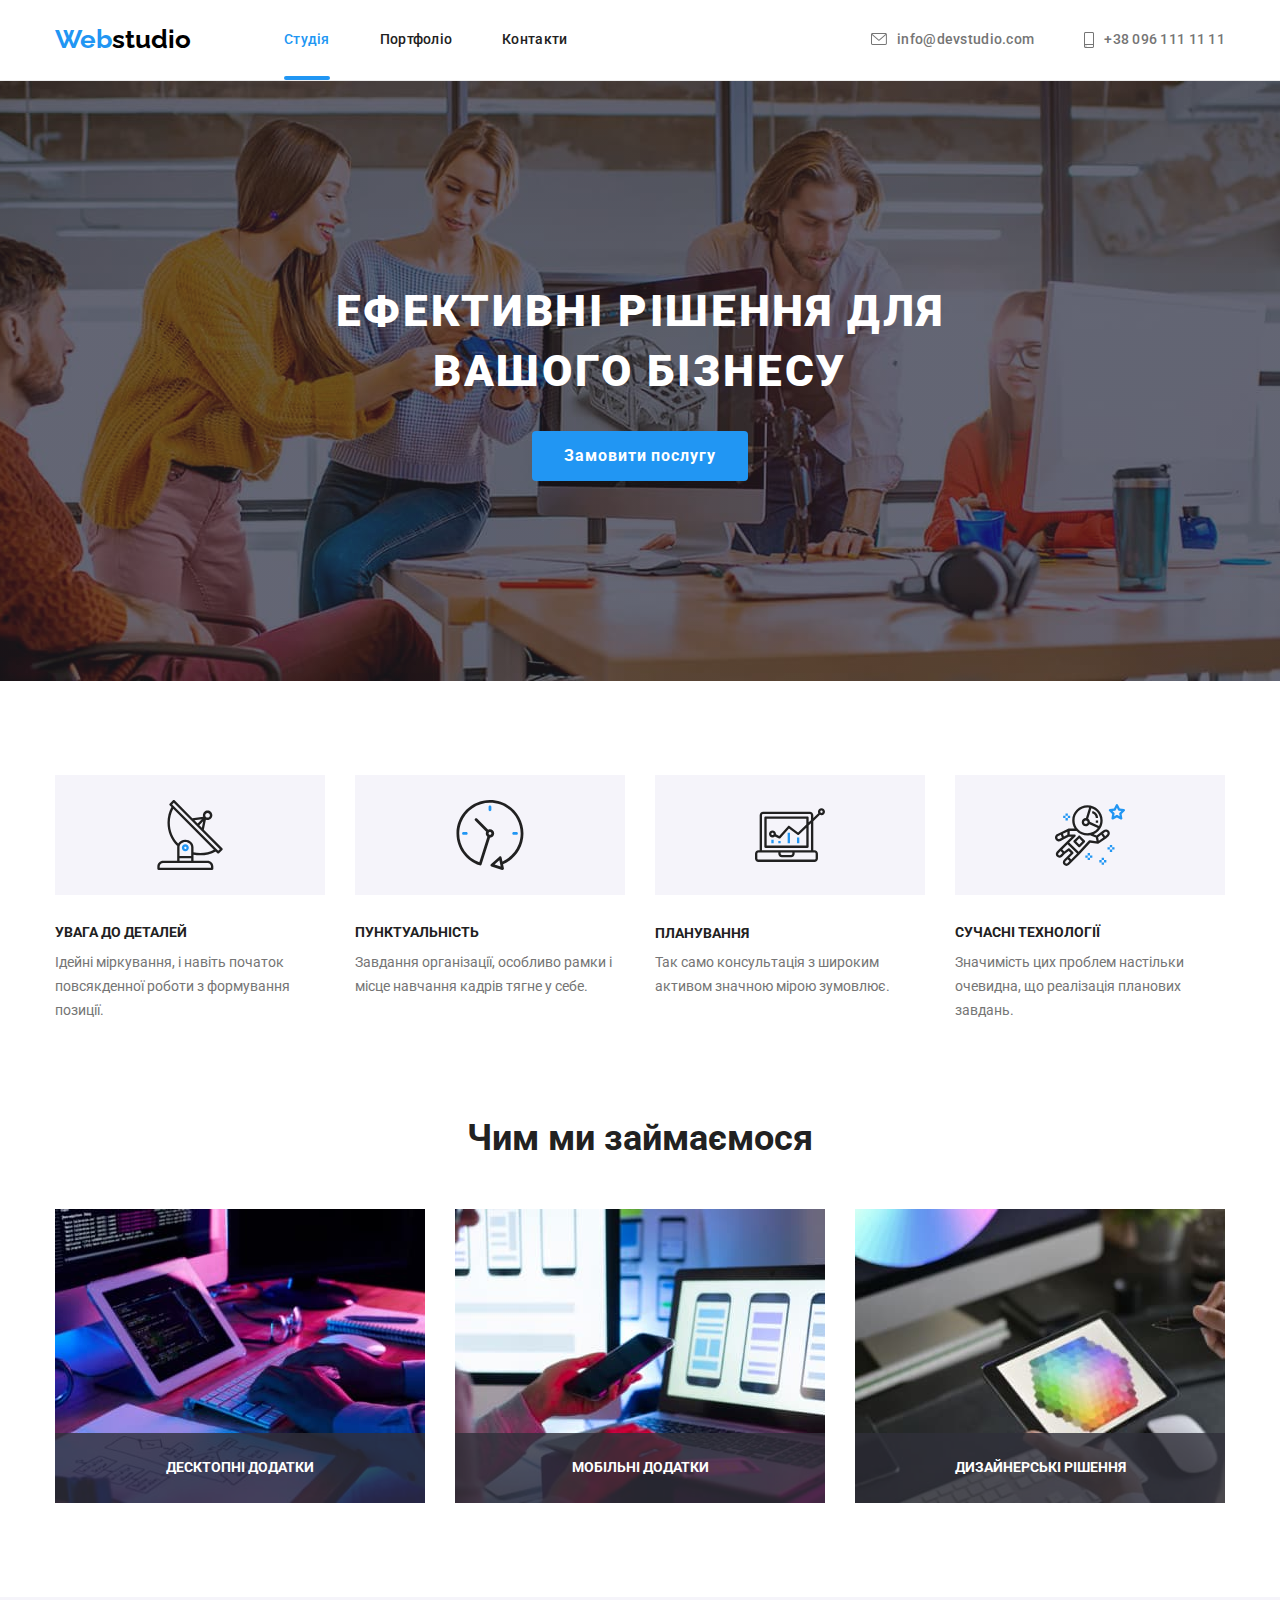
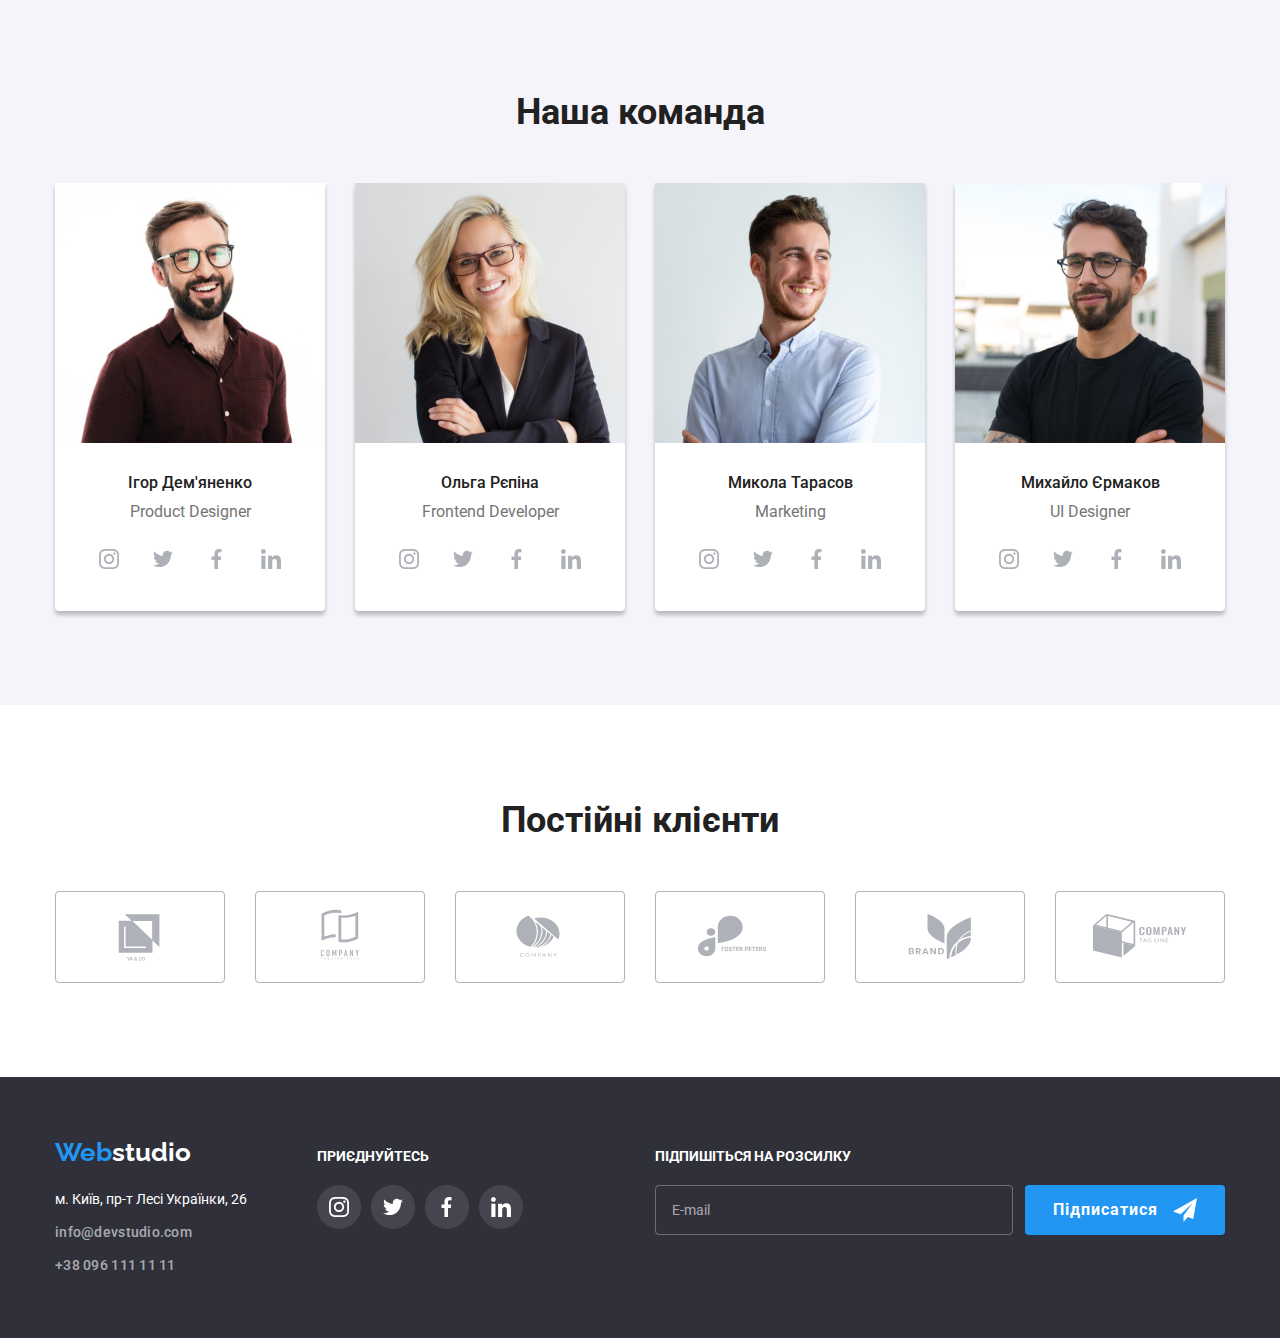
==== commit 6ddf0523: "adds update file" ====
--- a/index.html
+++ b/index.html
@@ -15,38 +15,43 @@
       href="https://fonts.googleapis.com/css2?family=Raleway:wght@700&family=Roboto:wght@400;500;700;900&display=swap"
       rel="stylesheet"
     />
-    <link rel="stylesheet" href="./css/styles.css" />
+
+    <link rel="stylesheet" href="./css/main.min.css" />
   </head>
   <body>
     <!--Верхня лінія-->
     <header class="top-line">
-      <div class="container top-line-container">
+      <div class="container top-line__container">
         <!--Логотип-->
-        <a class="page-logo link" href="./index.html"
+        <a class="top-line__logo link" href="./index.html"
           ><span class="accent">Web</span>studio</a
         >
         <!--Навігація-->
         <nav class="page-nav">
           <ul class="menu list">
-            <li class="nav-item">
-              <a class="menu-link link current" href="./index.html">Студія</a>
-            </li>
-            <li class="nav-item">
-              <a class="menu-link link" href="./portfolio.html">Портфоліо</a>
-            </li>
-            <li class="nav-item">
-              <a class="menu-link link" href="#">Контакти</a>
+            <li class="menu__item">
+              <a class="menu__link link menu__link_current" href="./index.html"
+                >Студія</a
+              >
+            </li>
+            <li class="menu__item">
+              <a class="menu__link link" href="./portfolio.html">Портфоліо</a>
+            </li>
+            <li class="menu__item">
+              <a class="menu__link link" href="#">Контакти</a>
             </li>
           </ul>
         </nav>
         <!--Контакти-->
         <ul class="contact-menu list">
-          <li class="nav-item contact-list">
-            <a class="mail link-icon link" href="mailto:info@devstudio.com"
+          <li class="contact-menu__list">
+            <a
+              class="mail contact-menu__link_icon link"
+              href="mailto:info@devstudio.com"
               ><svg
                 lang="en"
                 aria-label="mail icon"
-                class="contact-icon"
+                class="contact-menu__contact-icon"
                 width="16"
                 height="12"
               >
@@ -55,12 +60,14 @@
               info@devstudio.com</a
             >
           </li>
-          <li class="nav-item contact-list">
-            <a class="contact-number link-icon link" href="tel:+380961111111"
+          <li class="contact-menu__list">
+            <a
+              class="contact-number contact-menu__link_icon link"
+              href="tel:+380961111111"
               ><svg
                 lang="en"
                 aria-label="smartphone icon"
-                class="contact-icon"
+                class="contact-menu__contact-icon"
                 width="10"
                 height="16"
               >
@@ -76,20 +83,20 @@
     <main>
       <!--Герой-->
       <section class="main-hero">
-        <div class="container main-hero-container">
-          <h1 class="main-title">Ефективні рішення для вашого бізнесу</h1>
+        <div class="container main-hero__container">
+          <h1 class="main-hero__title">Ефективні рішення для вашого бізнесу</h1>
           <button class="modal-open-btn" type="button" data-modal-open>
             Замовити послугу
           </button>
         </div>
       </section>
       <!--Особливості-->
-      <section class="feature-section section">
-        <div class="container feature-container">
+      <section class="feature section">
+        <div class="container feature__container">
           <h2 class="visually-hidden">Наші особливості</h2>
-          <ul class="list feature-list">
-            <li class="feature-item icon-antenna">
-              <div class="feature-icon">
+          <ul class="list feature__list">
+            <li class="feature__item">
+              <div class="feature__icon">
                 <svg
                   aria-label="іконка-логотип"
                   class="logo-img"
@@ -99,15 +106,15 @@
                   <use href="./images/icons.svg#icon-antenna"></use>
                 </svg>
               </div>
-              <h3 class="feature-title subtitle">УВАГА ДО ДЕТАЛЕЙ</h3>
-              <p class="feature-text">
+              <h3 class="feature__subtitle subtitle">УВАГА ДО ДЕТАЛЕЙ</h3>
+              <p class="feature__text">
                 Ідейні міркування, і навіть початок повсякденної роботи з
                 формування позиції.
               </p>
             </li>
 
-            <li class="feature-item icon-clock">
-              <div class="feature-icon">
+            <li class="feature__item">
+              <div class="feature__icon">
                 <svg
                   aria-label="іконка-логотип"
                   class="logo-img"
@@ -117,15 +124,15 @@
                   <use href="./images/icons.svg#icon-clock"></use>
                 </svg>
               </div>
-              <h3 class="feature-title subtitle">ПУНКТУАЛЬНІСТЬ</h3>
-              <p class="feature-text">
+              <h3 class="feature__subtitle subtitle">ПУНКТУАЛЬНІСТЬ</h3>
+              <p class="feature__text">
                 Завдання організації, особливо рамки і місце навчання кадрів
                 тягне у себе.
               </p>
             </li>
 
-            <li class="feature-item icon-diagram">
-              <div class="feature-icon">
+            <li class="feature__item">
+              <div class="feature__icon">
                 <svg
                   aria-label="іконка-логотип"
                   class="logo-img"
@@ -135,14 +142,14 @@
                   <use href="./images/icons.svg#icon-diagram"></use>
                 </svg>
               </div>
-              <h3 class="feature-title subtitile">ПЛАНУВАННЯ</h3>
-              <p class="feature-text">
+              <h3 class="feature__subtitle subtitile">ПЛАНУВАННЯ</h3>
+              <p class="feature__text">
                 Так само консультація з широким активом значною мірою зумовлює.
               </p>
             </li>
 
-            <li class="feature-item icon-astronaut">
-              <div class="feature-icon">
+            <li class="feature__item">
+              <div class="feature__icon">
                 <svg
                   aria-label="іконка-логотип"
                   class="logo-img"
@@ -152,8 +159,8 @@
                   <use href="./images/icons.svg#icon-astronaut"></use>
                 </svg>
               </div>
-              <h3 class="feature-title subtitle">СУЧАСНІ ТЕХНОЛОГІЇ</h3>
-              <p class="feature-text">
+              <h3 class="feature__subtitle subtitle">СУЧАСНІ ТЕХНОЛОГІЇ</h3>
+              <p class="feature__text">
                 Значимість цих проблем настільки очевидна, що реалізація
                 планових завдань.
               </p>
@@ -218,8 +225,8 @@
                 <h3 class="employee-title desc-card">Ігор Дем'яненко</h3>
                 <p class="team-desc desc-card">Product Designer</p>
                 <ul class="social-list list">
-                  <li class="social-list-item">
-                    <a href="" class="social-item-link link">
+                  <li>
+                    <a href="" class="social-item-link">
                       <svg
                         lang="en"
                         aria-label=" instagram icon"
@@ -231,7 +238,7 @@
                       </svg>
                     </a>
                   </li>
-                  <li class="social-list-item">
+                  <li>
                     <a href="" class="social-item-link">
                       <svg
                         lang="en"
@@ -244,7 +251,7 @@
                       </svg>
                     </a>
                   </li>
-                  <li class="social-list-item">
+                  <li>
                     <a href="" class="social-item-link">
                       <svg
                         lang="en"
@@ -257,7 +264,7 @@
                       </svg>
                     </a>
                   </li>
-                  <li class="social-list-item">
+                  <li>
                     <a href="" class="social-item-link">
                       <svg
                         lang="en"
@@ -285,7 +292,7 @@
                 <p class="team-desc desc-card">Frontend Developer</p>
                 <ul class="social-list list">
                   <li>
-                    <a href="" class="social-item-link link">
+                    <a href="" class="social-item-link">
                       <svg
                         lang="en"
                         aria-label=" instagram icon"
@@ -352,7 +359,7 @@
                 <p class="team-desc desc-card">Marketing</p>
                 <ul class="social-list list">
                   <li>
-                    <a href="" class="social-item-link link">
+                    <a href="" class="social-item-link">
                       <svg
                         lang="en"
                         aria-label=" instagram icon"
@@ -418,7 +425,7 @@
                 <p class="team-desc desc-card">UI Designer</p>
                 <ul class="social-list list">
                   <li>
-                    <a href="" class="social-item-link link">
+                    <a href="" class="social-item-link">
                       <svg
                         lang="en"
                         aria-label=" instagram icon"
@@ -477,28 +484,28 @@
       </section>
       <!--Постійні клієнти-->
       <section class="section">
-        <div class="container">
+        <div class="container customers">
           <h2 class="title-section title">Постійні клієнти</h2>
-          <ul class="list customer-list">
-            <li class="customer-item-list">
-              <a href="#" class="link customer-item-link">
+          <ul class="list customers__list">
+            <li class="customers__item-list">
+              <a href="#" class="link customers__item-link">
                 <svg
                   aria-label="логотип компанії"
                   width="106"
                   height="60"
-                  class="customer-list-icon"
+                  class="customers__list-icon"
                 >
                   <use href="./images/icons.svg#icon-yago"></use>
                 </svg>
               </a>
             </li>
-            <li class="customer-item-list">
-              <a href="#" class="link customer-item-link">
+            <li class="customers__item-list">
+              <a href="#" class="link customers__item-link">
                 <svg
                   aria-label="логотип компанії"
                   width="106"
                   height="60"
-                  class="customer-list-icon"
+                  class="customers__list-icon"
                 >
                   <use
                     href="./images/icons.svg#icon-company-tagline-here"
@@ -506,49 +513,49 @@
                 </svg>
               </a>
             </li>
-            <li class="customer-item-list">
-              <a href="#" class="link customer-item-link">
+            <li class="customers__item-list">
+              <a href="#" class="link customers__item-link">
                 <svg
                   aria-label="логотип компанії"
                   width="106"
                   height="60"
-                  class="customer-list-icon"
+                  class="customers__list-icon"
                 >
                   <use href="./images/icons.svg#icon-company"></use>
                 </svg>
               </a>
             </li>
-            <li class="customer-item-list">
-              <a href="#" class="link customer-item-link">
+            <li class="customers__item-list">
+              <a href="#" class="link customers__item-link">
                 <svg
                   aria-label="логотип компанії"
                   width="106"
                   height="60"
-                  class="customer-list-icon"
+                  class="customers__list-icon"
                 >
                   <use href="./images/icons.svg#icon-foster-peters"></use>
                 </svg>
               </a>
             </li>
-            <li class="customer-item-list">
-              <a href="#" class="link customer-item-link">
+            <li class="customers__item-list">
+              <a href="#" class="link customers__item-link">
                 <svg
                   aria-label="логотип компанії"
                   width="106"
                   height="60"
-                  class="customer-list-icon"
+                  class="customers__list-icon"
                 >
                   <use href="./images/icons.svg#icon-brand"></use>
                 </svg>
               </a>
             </li>
-            <li class="customer-item-list">
-              <a href="#" class="link customer-item-link">
+            <li class="customers__item-list">
+              <a href="#" class="link customers__item-link">
                 <svg
                   aria-label="логотип компанії"
                   width="106"
                   height="60"
-                  class="customer-list-icon"
+                  class="customers__list-icon"
                 >
                   <use href="./images/icons.svg#icon-company-tag-line"></use>
                 </svg>
@@ -560,11 +567,11 @@
     </main>
     <!--Підвал-->
     <footer class="footer-page">
-      <div class="container footer-page-container">
+      <div class="container footer-page__container">
         <!--Перший блок-->
         <div class="footer-address-container">
           <!--Логотип-->
-          <a class="logo-footer link" href="./index.html"
+          <a class="logo footer-page__logo link" href="./index.html"
             ><span class="accent">Web</span>studio</a
           >
           <!--Адреса і контакти-->
@@ -594,7 +601,7 @@
         </div>
         <!--Другий блок-->
         <div class="footer-social-container">
-          <p class="title-footer subtitle">Приєднуйтесь</p>
+          <p class="footer-subtitle subtitle">Приєднуйтесь</p>
           <ul class="list footer-social-list">
             <li>
               <a href="#" class="link footer-social-link"
@@ -652,23 +659,22 @@
         </div>
         <!--Третій блок-->
         <div class="footer-signup-container">
-          <p class="title-footer subtitle">Підпишіться на розсилку</p>
-          
-            <form class="footer-modal-form">
-              <input
-                class="mail-input"
-                type="email"
-                name="email"
-                placeholder="E-mail"
-                required
-              />
-              <button type="submit" class="footer-signup-btn">
-                <span btn-signup-title>Підписатися</span>
-                <svg class="icon-close" width="24" height="24">
-                  <use href="./images/icons.svg#icon-send"></use>
-                </svg>
-              </button>
-          
+          <p class="footer-subtitle subtitle">Підпишіться на розсилку</p>
+
+          <form class="footer-modal-form">
+            <input
+              class="mail-input"
+              type="email"
+              name="email"
+              placeholder="E-mail"
+              required
+            />
+            <button type="submit" class="footer-signup-btn">
+              <span btn-signup-title>Підписатися</span>
+              <svg class="icon-close" width="24" height="24">
+                <use href="./images/icons.svg#icon-send"></use>
+              </svg>
+            </button>
           </form>
         </div>
       </div>
@@ -682,81 +688,83 @@
           </svg>
         </button>
         <!--Модальна форма-->
-        <p class="modal-form-title">Залиште свої дані, ми вам передзвонимо</p>
+        <p class="modal-form__title">Залиште свої дані, ми вам передзвонимо</p>
         <form class="modal-form">
-          <label class="modal-form-field">
-            <span class="modal-form-field-desc">Ім'я</span>
-            <span class="modal-form-input-wrapper">
+          <label class="modal-form__field">
+            <span class="modal-form__field-desc">Ім'я</span>
+            <span class="modal-form__input-wrapper">
               <input
-              type="text"
-              class="modal-form-input"
-              pattern="[a-zA-Zа-яА-яіІїЇ]+"
-              name="user_name"
-              required
-            />
-            <svg class="modal-form-icon" >
-              <use href="./images/icons.svg#icon-person"></use>
-            </svg>
-
-          </span>
-            
+                type="text"
+                class="modal-form__input"
+                pattern="[a-zA-Zа-яА-яіІїЇ]+"
+                name="user_name"
+                required
+              />
+              <svg class="modal-form__icon">
+                <use href="./images/icons.svg#icon-person"></use>
+              </svg>
+            </span>
           </label>
-          <label class="modal-form-field">
-            <span class="modal-form-field-desc">Телефон</span>
-            <span class="modal-form-input-wrapper">
+          <label class="modal-form__field">
+            <span class="modal-form__field-desc">Телефон</span>
+            <span class="modal-form__input-wrapper">
               <input
-              type="tel"
-              class="modal-form-input"
-              pattern="[0-9]{3}-[0-9]{3}-[0-9]{2}-[0-9]{2}"
-              title="xxx-xxx-xx-xx"
-              name="user_phone"
-              required
-            />
-            <svg class="modal-form-icon" >
-              <use href="./images/icons.svg#icon-phone"></use>
-            </svg>
-          </span>
-           
-
+                type="tel"
+                class="modal-form__input"
+                pattern="[0-9]{3}-[0-9]{3}-[0-9]{2}-[0-9]{2}"
+                title="xxx-xxx-xx-xx"
+                name="user_phone"
+                required
+              />
+              <svg class="modal-form__icon">
+                <use href="./images/icons.svg#icon-phone"></use>
+              </svg>
+            </span>
           </label>
-          <label class="modal-form-field">
-            <span class="modal-form-field-desc">Пошта</span>
-            <span class="modal-form-input-wrapper">
+          <label class="modal-form__field">
+            <span class="modal-form__field-desc">Пошта</span>
+            <span class="modal-form__input-wrapper">
               <input
-              type="email"
-              class="modal-form-input"
-              name="user_email"
-              required
-            />
-            <svg class="modal-form-icon" >
-              <use href="./images/icons.svg#icon-email"></use>
-            </svg>
-          </span>
-            
-
+                type="email"
+                class="modal-form__input"
+                name="user_email"
+                required
+              />
+              <svg class="modal-form__icon">
+                <use href="./images/icons.svg#icon-email"></use>
+              </svg>
+            </span>
           </label>
-          <label class="modal-form-field">
-            <span  class="modal-form-field-desc">Коментар</span>
+          <label class="modal-form__field">
+            <span class="modal-form__field-desc">Коментар</span>
             <textarea
-              class="modal-form-message"
+              class="modal-form__message"
               name="user_message"
               placeholder="Введіть текст"
             ></textarea>
           </label>
 
-          <label class="modal-form-check-field">
+          <label class="modal-form__check-field">
             <input
               type="checkbox"
-              class="modal-form-check"
+              class="modal-form__check"
               name="user_policy"
               required
             />
-            <svg class="modal-form-checkbox" width="16" height="15">
-              <use class="modal-form-checkbox-icon" href="./images/icons.svg#icon-check"></use>
+            <svg class="modal-form__checkbox" width="16" height="15">
+              <use
+                class="modal-form__checkbox-icon"
+                href="./images/icons.svg#icon-check"
+              ></use>
             </svg>
-            <span class="modal-form-check-policy">Погоджуюся з розсилкою та приймаю</span> &nbsp<a class="modal-link-policy" href="">Умови договору</a>
+            <span class="modal-form__check-policy"
+              >Погоджуюся з розсилкою та приймаю</span
+            >
+            &nbsp<a class="modal-link-policy" href="">Умови договору</a>
           </label>
-          <button type="submit" class="modal-form-submit">Відправити</button>
+          <button type="submit" class="modal-form-submit-btn">
+            Відправити
+          </button>
         </form>
       </div>
     </div>
--- a/css/main.min.css
+++ b/css/main.min.css
@@ -0,0 +1 @@
+:root{--primary-font: "Roboto", sans-serif;--secondary-font: "Raleway", sans-serif;--primary-text--color-theme-light: #212121;--secondary-text-color-theme-light: #757575;--main-text-color-theme-dark: #ffffff;--accent-color: rgb(33, 150, 243);--primary-background-color: #ffffff;--secondary-background-color: #f5f4fa;--accent-background-color: #2f303a;--light-logo-color: #ffffff;--dark-logo-color: #000000;--transition-dur-and-func: 250ms cubic-bezier(0.4, 0, 0.2, 1)}.visually-hidden{position:absolute;white-space:nowrap;width:1px;height:1px;overflow:hidden;border:0;padding:0;clip:rect(0 0 0 0);clip-path:inset(50%);margin:-1px}.customers__item-link,.customers__list,.feature__icon,.modal-form__check-field,.modal-close-btn,.footer-social-link,.footer-social-list,.social-item-link,.social-list,.title,.nav-btn-container{display:flex;justify-content:center}.link{text-decoration:none}.list{list-style:none}.menu__link{color:inherit}img{display:block;max-width:100%;height:auto}button{cursor:pointer}body{font-family:var(--primary-font);font-style:normal;font-size:14px;letter-spacing:.03;background-color:var(--primary-background-color);color:var(--primary-text--color-theme-light)}h1,h2,h3,p{margin-top:0;margin-bottom:0}ul,ol{margin-top:0;margin-bottom:0;padding-left:0}.section{padding-top:94px;padding-bottom:94px}.container{width:1200px;margin-left:auto;margin-right:auto;padding-left:15px;padding-right:15px}.modal-open-btn{display:inline-block;font-size:16px;font-weight:700;line-height:1.875;letter-spacing:.06em;color:var(--main-text-color-theme-dark);background-color:var(--accent-color);padding-top:10px;padding-right:32px;padding-bottom:10px;padding-left:32px;border:rgba(0,0,0,0);border-radius:4px;margin-left:auto;margin-right:auto;transition:background-color var(--transition-dur-and-func),box-shadov var(--transition-dur-and-func)}.modal-open-btn:hover,.modal-open-btn:focus{background-color:#188ce8;box-shadow:0px 4px 4px rgba(0,0,0,.15)}.footer-signup-btn{display:flex;justify-content:space-between;align-items:center;width:200px;font-size:16px;font-weight:700;line-height:1.875;letter-spacing:.06em;color:var(--main-text-color-theme-dark);background-color:var(--accent-color);padding:10px 28px;border:rgba(0,0,0,0);border-radius:4px;margin-left:12px;transition:background-color var(--transition-dur-and-func),box-shadov var(--transition-dur-and-func)}.footer-signup-btn:hover,.footer-signup-btn:focus{background-color:#188ce8;box-shadow:0px 4px 4px rgba(0,0,0,.15)}.modal-form-submit-btn{display:inline-block;font-size:16px;font-weight:700;line-height:1.875;letter-spacing:.06em;color:var(--main-text-color-theme-dark);background-color:var(--accent-color);padding-top:10px;padding-right:32px;padding-bottom:10px;padding-left:32px;border:rgba(0,0,0,0);border-radius:4px;margin-left:auto;margin-right:auto;transition:background-color var(--transition-dur-and-func),box-shadov var(--transition-dur-and-func)}.modal-form-submit-btn:hover,.modal-form-submit-btn:focus{background-color:#188ce8;box-shadow:0px 4px 4px rgba(0,0,0,.15)}.nav-btn-container{gap:8px;margin-bottom:50px}.nav-filter-btn{font-size:16px;font-weight:500;line-height:1.625;border-radius:4px;border:rgba(0,0,0,0);padding-top:6px;padding-right:22px;padding-bottom:6px;padding-left:22px;transition:color var(--transition-dur-and-func),background-color var(--transition-dur-and-func),box-shadow var(--transition-dur-and-func)}.nav-filter-btn:hover,.nav-filter-btn:focus{color:var(--main-text-color-theme-dark);background-color:var(--accent-color);box-shadow:0px 3px 1px rgba(0,0,0,.1),0px 1px 2px rgba(0,0,0,.08),0px 2px 2px rgba(0,0,0,.12)}.subtitle{font-weight:700;line-height:1.14;text-transform:uppercase}.feature__subtitle,.footer-subtitle{font-size:inherit}.feature__subtitle{margin-bottom:10px}.footer-subtitle{margin-bottom:20px;color:#fff}.title-section{font-size:36px;font-weight:700;line-height:1.1666666667;margin-bottom:50px}.top-line__logo{font-family:var(--secondary-font);font-size:26px;font-weight:700;line-height:1.1923076923;color:var(--dark-logo-color);margin-right:93px}.footer-page__logo{font-family:var(--secondary-font);font-size:26px;font-weight:700;line-height:1.1923076923;color:var(--light-logo-color);margin-bottom:20px}.accent{color:var(--accent-color)}.social-list{column-gap:10px}.social-item-link{align-items:center;width:44px;height:44px;border-radius:50%;transition:background-color var(--transition-dur-and-func)}.social-item-link:hover,.social-item-link:focus{background-color:var(--accent-color)}.social-list-icon{fill:#afb1b8;transition:fill var(--transition-dur-and-func)}.social-item-link:hover .social-list-icon,.social-item-link:focus .social-list-icon{fill:#fff}.footer-social-container{width:206px}.footer-social-list{column-gap:10px}.footer-social-link{align-items:center;width:44px;height:44px;border-radius:50%;background-color:rgba(255,255,255,.1);transition:background-color var(--transition-dur-and-func)}.footer-social-link:hover,.footer-social-link:focus{background-color:var(--accent-color)}.footer-social-icon{fill:#fff}.backdrop{position:fixed;top:0;left:0;width:100%;height:100%;z-index:100;background-color:rgba(0,0,0,.2);opacity:1;transition:opacity 1000ms ease,visibility 1000ms ease}.backdrop.is-hidden{visibility:hidden;opacity:0;pointer-events:none}.backdrop.is-hidden .modal{transform:translate(-50%, -50%) scale(0.5)}.modal{position:absolute;top:50%;left:50%;transform:translate(-50%, -50%) scale(1);width:528px;height:581px;padding:40px;background-color:#fff;transform:translate(-50%, -50%) scale(1);transition:transform 1500ms ease}.modal-close-btn{position:absolute;top:8px;right:8px;align-items:center;width:30px;height:30px;border-radius:50%;background-color:rgba(0,0,0,0);border:1px solid rgba(0,0,0,.1);padding:0}.modal-close-icon{transition:fill var(--transition-dur-and-func)}.modal-close-icon:hover,.modal-close-icon:focus{fill:var(--accent-color)}.modal-form{display:flex;flex-direction:column}.modal-form__title{font-size:20px;font-weight:700;text-align:center;color:#212121;margin-bottom:12px}.modal-form__input{width:100%;height:40px;border-radius:4px;border:1px solid rgba(33,33,33,.2);padding-left:42px;transition:border-color var(--transition-dur-and-func)}.modal-form__input:focus{border-color:var(--accent-color);outline:none}.modal-form__field{margin-bottom:20px}.modal-form__field-desc{display:block;font-size:12px;color:#757575;margin-bottom:4px}.modal-form__input-wrapper{position:relative;display:block}.modal-form__icon{position:absolute;top:50%;left:12px;transform:translateY(-50%);display:block;width:18px;height:18px;transition:fill var(--transition-dur-and-func)}.modal-form__input:focus+.modal-form__icon{fill:var(--accent-color)}.modal-form__message{width:100%;height:120px;border-radius:4px;border:1px solid rgba(33,33,33,.2);padding:12px 16px;resize:none;transition:border-color var(--transition-dur-and-func)}.modal-form__message::placeholder{color:rgba(117,117,117,.5)}.modal-form__message:focus{outline:none;border-color:var(--accent-color)}.modal-form__check-field{align-items:center;margin-bottom:30px}.modal-form__checkbox{display:flex;width:16px;height:15px;border:2px solid #212121;border-radius:3px;cursor:pointer;margin-right:7px}.modal-form__check:checked+.modal-form__checkbox{border:rgba(0,0,0,0);background-color:var(--accent-color)}.modal-form__check:focus+.modal-form__checkbox{box-shadow:0 0 0 2px rgba(33,150,243,.5)}.modal-form__checkbox-icon{display:none}.modal-form__check:checked+.modal-form__checkbox .modal-form__checkbox-icon{display:block}.modal-form__check{position:absolute;appearance:none}.modal-link-policy{color:var(--accent-color)}.modal-form__check-policy{font-size:14px;color:#757575}.top-line{border-bottom:1px solid #ececec;padding-top:24px;padding-bottom:25px}.top-line__container{display:flex;align-items:center}.page-nav{display:flex}.menu{column-gap:50px}.menu,.contact-menu{display:flex}.menu__link{font-weight:500;line-height:1.14;letter-spacing:.02em;position:relative;padding-bottom:32px;transition:color var(--transition-dur-and-func)}.menu__link:hover,.menu__link:focus{color:var(--accent-color)}.menu__link.menu__link_current::after{content:"";position:absolute;left:0;bottom:0;display:block;width:100%;height:4px;margin-bottom:-1px;border-radius:2px;background-color:var(--accent-color)}.menu .link.menu__link_current{color:var(--accent-color)}.contact-menu{margin-left:auto}.mail{font-weight:500;line-height:1.14;letter-spacing:.02em;color:var(--secondary-text-color-theme-light);margin-right:50px;transition:color var(--transition-dur-and-func)}.mail:hover,.mail:focus{color:var(--accent-color)}.contact-number{font-weight:500;line-height:1.14;letter-spacing:.02em;color:var(--secondary-text-color-theme-light);transition:color var(--transition-dur-and-func)}.contact-number:hover,.contact-number:focus{color:var(--accent-color)}.contact-menu__list{display:flex;align-items:center}.contact-menu__link_icon{display:flex;align-items:center;padding-top:1px;padding-bottom:1px}.contact-menu__contact-icon{fill:currentColor;margin-right:10px}.contact-menu__link_icon:hover .contact-menu__contact-icon,.contact-menu__link_icon:focus .contact-menu__contact-icon{fill:var(--accent-color)}.main-hero__container{text-align:center}.main-hero{padding-top:200px;padding-bottom:200px;max-width:1600px;margin-left:auto;margin-right:auto;background-color:#c4c4c4;background-image:linear-gradient(rgba(47, 48, 58, 0.4), rgba(47, 48, 58, 0.4)),url("../images/hero-img.jpg");background-repeat:no-repeat;background-size:cover;background-position:center}.main-hero__title{font-size:44px;font-weight:900;line-height:1.3636363636;letter-spacing:.06em;text-transform:uppercase;color:var(--main-text-color-theme-dark);width:696px;margin-left:auto;margin-right:auto;margin-bottom:30px}.feature__container{display:flex}.feature__list{display:flex;gap:30px;padding:0}.feature__item{flex-basis:calc((100% - 90px)/4)}.feature__icon{align-items:center;height:120px;margin-bottom:30px;background-color:var(--secondary-background-color)}.feature__text{line-height:1.71;color:var(--secondary-text-color-theme-light)}.work-section{padding-top:0}.work-list{display:flex;flex-wrap:wrap;column-gap:30px}.work-card{position:relative}.overlay{position:absolute;left:0;bottom:0;color:#fff;width:100%;height:70px;background-color:rgba(47,48,58,.8)}.overlay-title{position:absolute;left:50%;top:50%;transform:translate(-50%, -50%)}.team-section{background-color:var(--secondary-background-color)}.team-list{display:flex;gap:30px}.team-item{flex-basis:calc((100% - 90px)/4);background-color:var(--primary-background-color);border-radius:0px 0px 4px 4px;box-shadow:0px 4px 4px 0px rgba(0,0,0,.25)}.team-name{padding-top:30px;padding-bottom:30px}.employee-title{font-size:16px;font-weight:500;line-height:1.1875;font-weight:500;font-size:16px;line-height:1.19;margin-bottom:10px}.team-desc{font-size:16px;line-height:1.19;color:var(--secondary-text-color-theme-light);margin-bottom:16px}.desc-card{text-align:center}.customers__list{column-gap:30px}.customers__item-link{align-items:center;width:170px;height:92px;border:1px solid #afb1b8;border-radius:4px;transition:border var(--transition-dur-and-func)}.customers__item-link:hover,.customers__item-link:focus{border:1px solid var(--accent-color)}.customers__list-icon{fill:#afb1b8;transition:fill var(--transition-dur-and-func)}.customers__item-link:hover .customers__list-icon,.customers__item-link:focus .customers__list-icon{fill:var(--accent-color)}.footer-page{padding-top:60px;padding-bottom:60px;background-color:var(--accent-background-color)}.footer-page__container{display:flex;justify-content:space-between;align-items:baseline}.footer-address-container{display:flex;flex-direction:column;margin-right:70px}.address-item:not(:last-child){margin-bottom:9px}.map-address{font-style:normal;line-height:1.71;color:var(--main-text-color-theme-dark)}.footer{font-style:normal;line-height:1.71;color:rgba(255,255,255,.6)}.footer-social-container{width:206px}.footer-signup-container{width:570px;margin-left:auto}.mail-input{width:358px;height:50px;border:1px solid rgba(255,255,255,.3);border-radius:4px;padding:15px 16px;color:var(--main-text-color-theme-dark);background-color:rgba(0,0,0,0)}.mail-input::placeholder{color:rgba(255,255,255,.6)}.footer-modal-form{display:flex}.project__title{font-weight:700;font-size:18px;line-height:2;letter-spacing:.06em;margin-bottom:4px;color:var(--primary-text--color-theme-light)}.project__desc{font-size:16px;line-height:1.88;color:var(--secondary-text-color-theme-light)}.project{display:flex;flex-wrap:wrap;gap:30px}.project__list{flex-basis:calc((100% - 60px)/3)}.project__list_item-link{display:block;transition:box-shadow var(--transition-dur-and-func)}.project__list_item-link:hover,.project__list_item-link:focus{box-shadow:1px 4px 6px 0px rgba(0,0,0,.16),0px 4px 4px 0px rgba(0,0,0,.06),0px 1px 1px 0px rgba(0,0,0,.12)}.project__card{border-top:0;border-right:1px solid #eee;border-bottom:1px solid #eee;border-left:1px solid #eee;padding-top:20px;padding-right:24px;padding-bottom:20px;padding-left:24px}.project_img-wrapper{position:relative;overflow:hidden}.overlay-text{position:absolute;top:0;left:0;width:100%;height:100%;padding-top:63px;padding-right:24px;padding-bottom:63px;padding-left:24px;font-size:18px;line-height:1.56;color:var(--main-text-color-theme-dark);background-color:rgba(33,150,243,.9);transform:translateY(100%);transition:transform var(--transition-dur-and-func)}.project__list_item-link:hover .overlay-text,.project__list_item-link:focus .overlay-text{transform:translateY(0)}/*# sourceMappingURL=main.min.css.map */